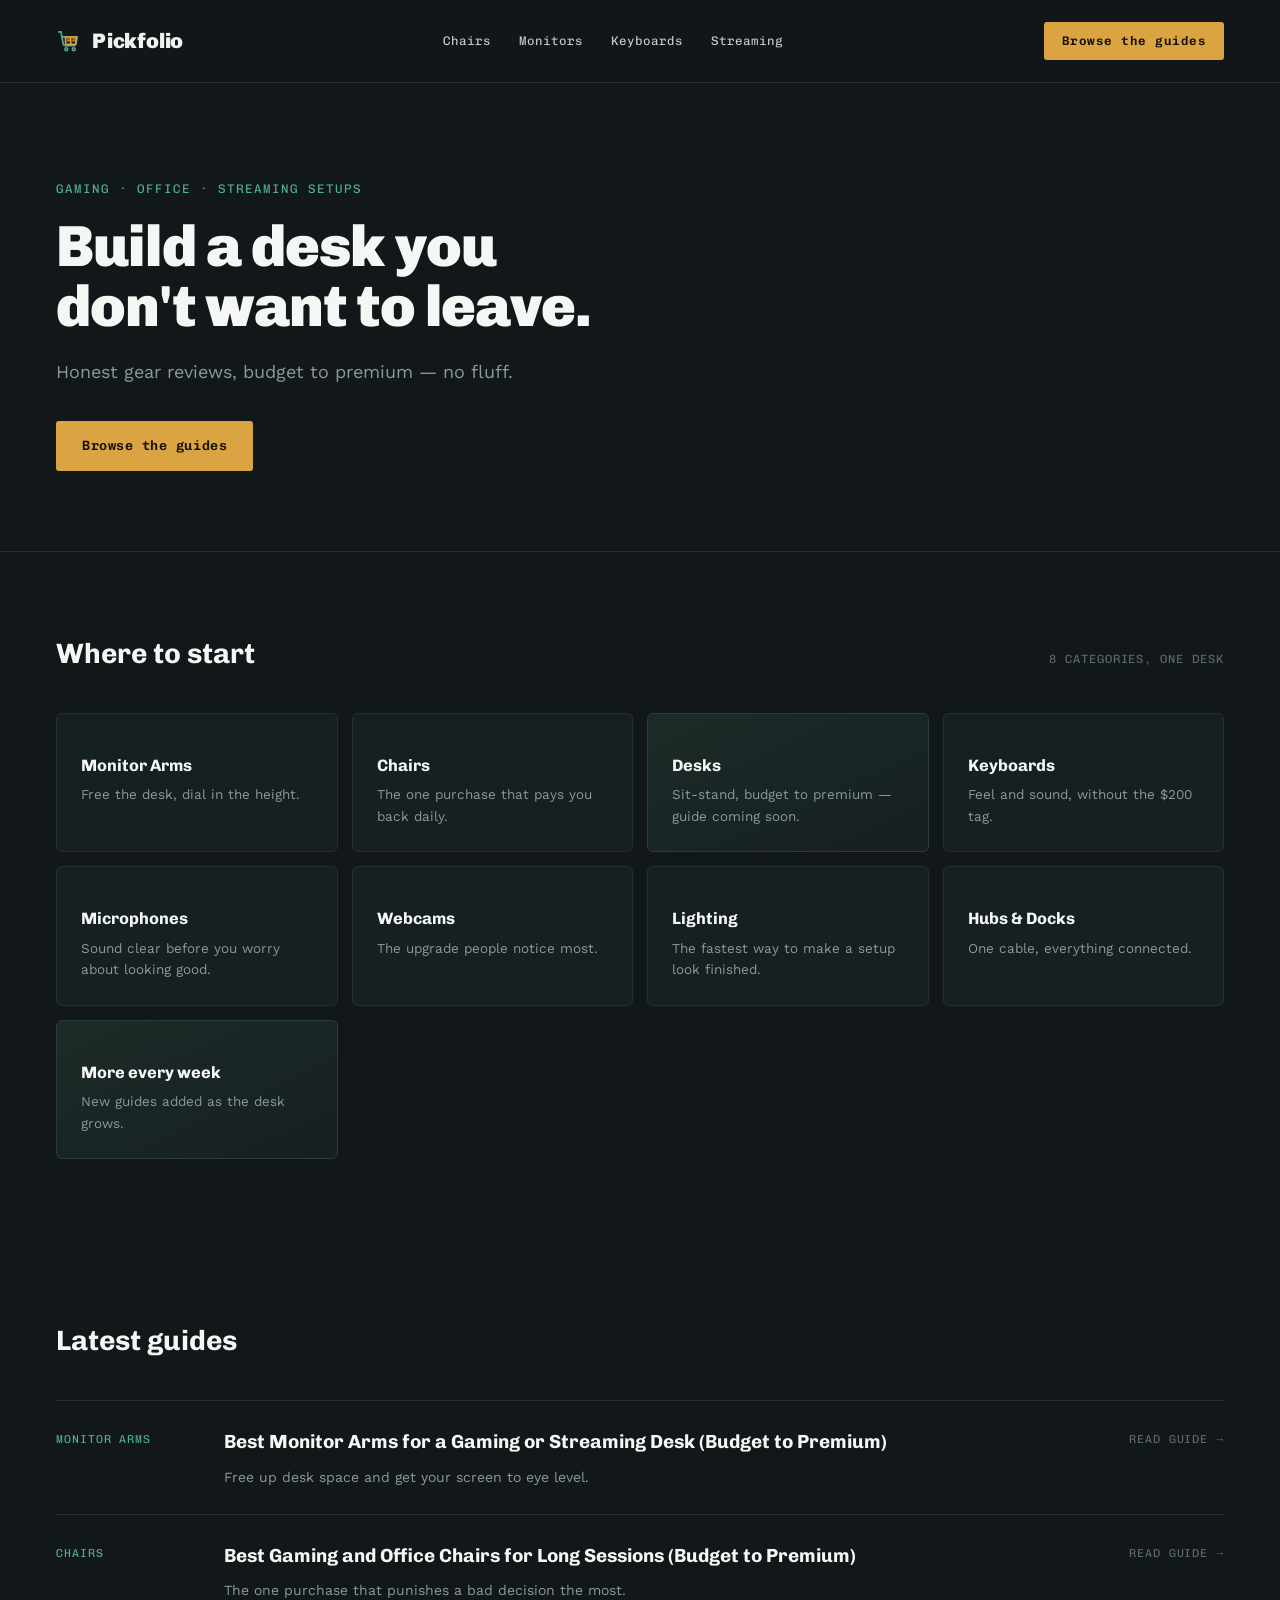
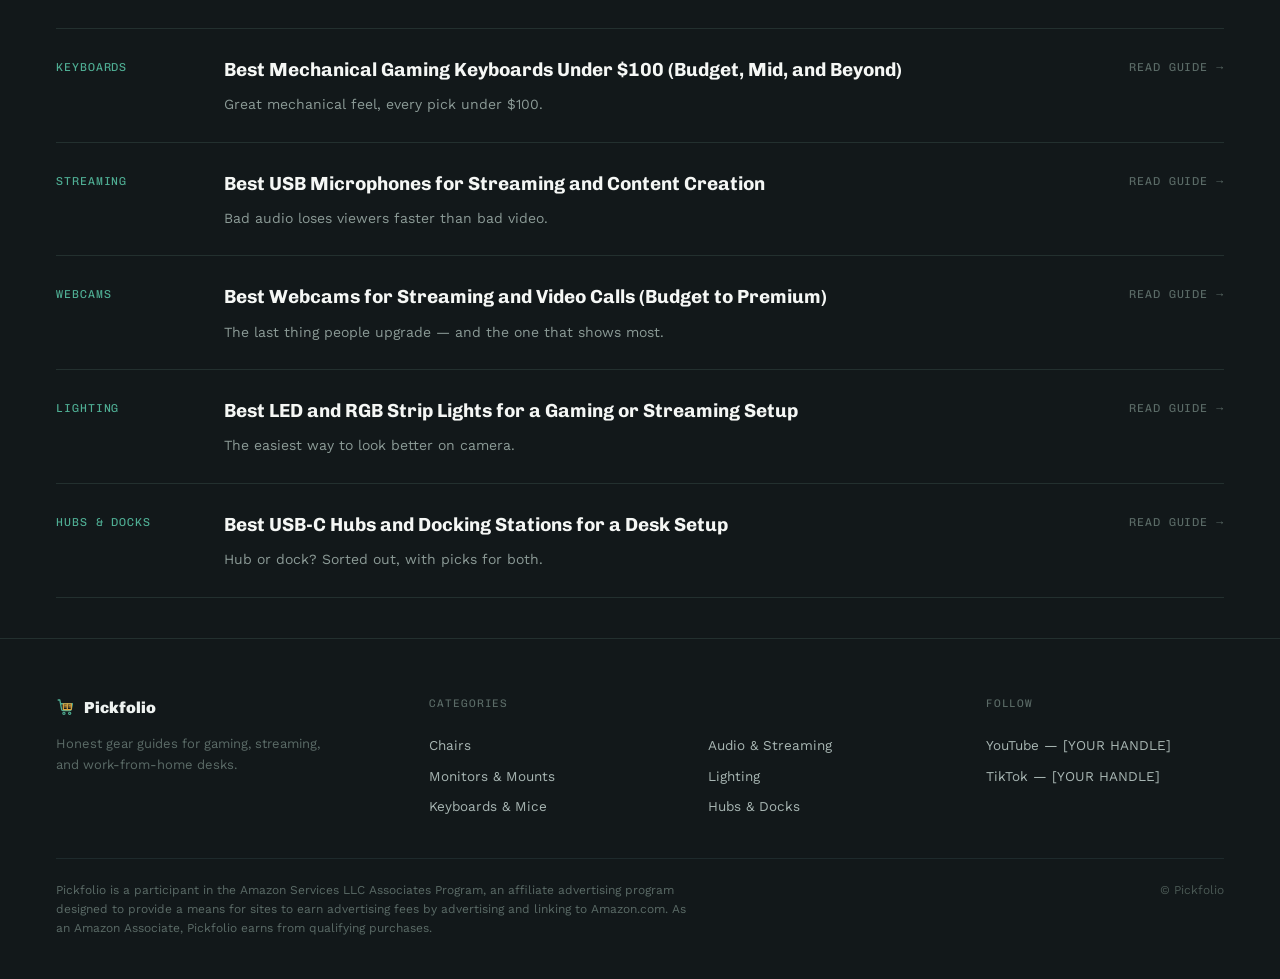
==== index.html @ 3f126d79 "Cut all site copy down to short, scannable sentences Trims the homepage and every guide page — intro" ====
<!doctype html>
<!-- CI/CD test: git push -> Netlify auto-deploy -->
<html lang="en">
<head>
<meta charset="utf-8">
<meta name="viewport" content="width=device-width, initial-scale=1">
<title>Pickfolio — Gaming, Office & Streaming Setup Reviews</title>
<meta name="description" content="Honest, hands-on gear guides for gaming, streaming, and work-from-home desk setups.">
<link rel="stylesheet" href="/styles.css">
</head>
<body>
  <nav class="site-nav">
    <a class="brand" href="/index.html">
      <svg width="26" height="26" viewBox="0 0 24 24" fill="none" stroke-linecap="round" stroke-linejoin="round"><path d="M2.6 3.6h2l2.1 11.3a1.6 1.6 0 0 0 1.6 1.3h8.4a1.6 1.6 0 0 0 1.6-1.3l1.3-6.8H6.2" stroke="var(--accent2)" stroke-width="1.6"/><circle cx="9.5" cy="19.6" r="1.35" fill="var(--bg)" stroke="var(--accent2)" stroke-width="1.4"/><circle cx="16.4" cy="19.6" r="1.35" fill="var(--bg)" stroke="var(--accent2)" stroke-width="1.4"/><path d="M8.8 8.2h9.6v6.2a.7.7 0 0 1-.7.7h-8.2a.7.7 0 0 1-.7-.7z" fill="var(--bg)" stroke="var(--accent)" stroke-width="1.5"/><path d="M13.6 8.2v6.9" stroke="var(--accent)" stroke-width="1.5"/><path d="M10.3 10h2.4M10.3 11.9h2.4M15.4 10h2M15.4 11.9h2" stroke="var(--accent)" stroke-width="1.15"/></svg>
      <span>Pickfolio</span>
    </a>
    <div class="nav-links">
      <a href="/guides/gaming-office-chairs.html">Chairs</a>
      <a href="/guides/monitor-arms.html">Monitors</a>
      <a href="/guides/mechanical-keyboards.html">Keyboards</a>
      <a href="/guides/usb-microphones.html">Streaming</a>
    </div>
    <a class="nav-cta" href="/index.html#guides">Browse the guides</a>
  </nav>
  <section class="hero">
    <div class="hero-inner">
      <div class="label" style="font-size:12.5px; color:var(--accent2); margin-bottom:18px;">Gaming &middot; Office &middot; Streaming Setups</div>
      <h1>Build a desk you don't want to leave.</h1>
      <p>Honest gear reviews, budget to premium — no fluff.</p>
      <div class="hero-ctas">
        <a class="btn-primary" href="#guides">Browse the guides</a>
      </div>
    </div>
  </section>

  <section class="section">
    <div class="section-head">
      <h2>Where to start</h2>
      <span class="label" style="font-size:12px; color:var(--muted-2);">8 categories, one desk</span>
    </div>
    <div class="cat-grid">
      <a class="cat-card" href="/guides/monitor-arms.html"><div class="cat-title">Monitor Arms</div><div class="cat-desc">Free the desk, dial in the height.</div></a>
      <a class="cat-card" href="/guides/gaming-office-chairs.html"><div class="cat-title">Chairs</div><div class="cat-desc">The one purchase that pays you back daily.</div></a>
      <div class="cat-card soon"><div><div class="cat-title">Desks</div><div class="cat-desc">Sit-stand, budget to premium — guide coming soon.</div></div></div>
      <a class="cat-card" href="/guides/mechanical-keyboards.html"><div class="cat-title">Keyboards</div><div class="cat-desc">Feel and sound, without the $200 tag.</div></a>
      <a class="cat-card" href="/guides/usb-microphones.html"><div class="cat-title">Microphones</div><div class="cat-desc">Sound clear before you worry about looking good.</div></a>
      <a class="cat-card" href="/guides/webcams.html"><div class="cat-title">Webcams</div><div class="cat-desc">The upgrade people notice most.</div></a>
      <a class="cat-card" href="/guides/led-rgb-strip-lights.html"><div class="cat-title">Lighting</div><div class="cat-desc">The fastest way to make a setup look finished.</div></a>
      <a class="cat-card" href="/guides/usb-c-hubs-docking-stations.html"><div class="cat-title">Hubs &amp; Docks</div><div class="cat-desc">One cable, everything connected.</div></a>
      <div class="cat-card soon"><div><div class="cat-title">More every week</div><div class="cat-desc">New guides added as the desk grows.</div></div></div>
    </div>
  </section>

  <section class="section" id="guides">
    <div class="section-head">
      <h2>Latest guides</h2>
    </div>
    <div class="guide-list">
      <a class="guide-row" href="/guides/monitor-arms.html">
        <div class="g-cat label">Monitor Arms</div>
        <div class="g-body">
          <div class="g-title">Best Monitor Arms for a Gaming or Streaming Desk (Budget to Premium)</div>
          <div class="g-excerpt">Free up desk space and get your screen to eye level.</div>
        </div>
        <div class="g-arrow label">Read guide &rarr;</div>
      </a>
      <a class="guide-row" href="/guides/gaming-office-chairs.html">
        <div class="g-cat label">Chairs</div>
        <div class="g-body">
          <div class="g-title">Best Gaming and Office Chairs for Long Sessions (Budget to Premium)</div>
          <div class="g-excerpt">The one purchase that punishes a bad decision the most.</div>
        </div>
        <div class="g-arrow label">Read guide &rarr;</div>
      </a>
      <a class="guide-row" href="/guides/mechanical-keyboards.html">
        <div class="g-cat label">Keyboards</div>
        <div class="g-body">
          <div class="g-title">Best Mechanical Gaming Keyboards Under $100 (Budget, Mid, and Beyond)</div>
          <div class="g-excerpt">Great mechanical feel, every pick under $100.</div>
        </div>
        <div class="g-arrow label">Read guide &rarr;</div>
      </a>
      <a class="guide-row" href="/guides/usb-microphones.html">
        <div class="g-cat label">Streaming</div>
        <div class="g-body">
          <div class="g-title">Best USB Microphones for Streaming and Content Creation</div>
          <div class="g-excerpt">Bad audio loses viewers faster than bad video.</div>
        </div>
        <div class="g-arrow label">Read guide &rarr;</div>
      </a>
      <a class="guide-row" href="/guides/webcams.html">
        <div class="g-cat label">Webcams</div>
        <div class="g-body">
          <div class="g-title">Best Webcams for Streaming and Video Calls (Budget to Premium)</div>
          <div class="g-excerpt">The last thing people upgrade — and the one that shows most.</div>
        </div>
        <div class="g-arrow label">Read guide &rarr;</div>
      </a>
      <a class="guide-row" href="/guides/led-rgb-strip-lights.html">
        <div class="g-cat label">Lighting</div>
        <div class="g-body">
          <div class="g-title">Best LED and RGB Strip Lights for a Gaming or Streaming Setup</div>
          <div class="g-excerpt">The easiest way to look better on camera.</div>
        </div>
        <div class="g-arrow label">Read guide &rarr;</div>
      </a>
      <a class="guide-row" href="/guides/usb-c-hubs-docking-stations.html">
        <div class="g-cat label">Hubs & Docks</div>
        <div class="g-body">
          <div class="g-title">Best USB-C Hubs and Docking Stations for a Desk Setup</div>
          <div class="g-excerpt">Hub or dock? Sorted out, with picks for both.</div>
        </div>
        <div class="g-arrow label">Read guide &rarr;</div>
      </a>
    </div>
  </section>

  <footer class="site-footer">
    <div class="footer-grid">
      <div>
        <div class="footer-brand">
          <svg width="20" height="20" viewBox="0 0 24 24" fill="none" stroke-linecap="round" stroke-linejoin="round"><path d="M2.6 3.6h2l2.1 11.3a1.6 1.6 0 0 0 1.6 1.3h8.4a1.6 1.6 0 0 0 1.6-1.3l1.3-6.8H6.2" stroke="var(--accent2)" stroke-width="1.6"/><circle cx="9.5" cy="19.6" r="1.35" fill="var(--bg)" stroke="var(--accent2)" stroke-width="1.4"/><circle cx="16.4" cy="19.6" r="1.35" fill="var(--bg)" stroke="var(--accent2)" stroke-width="1.4"/><path d="M8.8 8.2h9.6v6.2a.7.7 0 0 1-.7.7h-8.2a.7.7 0 0 1-.7-.7z" fill="var(--bg)" stroke="var(--accent)" stroke-width="1.5"/><path d="M13.6 8.2v6.9" stroke="var(--accent)" stroke-width="1.5"/><path d="M10.3 10h2.4M10.3 11.9h2.4M15.4 10h2M15.4 11.9h2" stroke="var(--accent)" stroke-width="1.15"/></svg>
          <span>Pickfolio</span>
        </div>
        <p class="footer-tag">Honest gear guides for gaming, streaming, and work-from-home desks.</p>
      </div>
      <div class="fcol">
        <div class="fcol-head">Categories</div>
        <a href="/guides/gaming-office-chairs.html">Chairs</a>
        <a href="/guides/monitor-arms.html">Monitors &amp; Mounts</a>
        <a href="/guides/mechanical-keyboards.html">Keyboards &amp; Mice</a>
      </div>
      <div class="fcol">
        <div class="fcol-head">&nbsp;</div>
        <a href="/guides/usb-microphones.html">Audio &amp; Streaming</a>
        <a href="/guides/led-rgb-strip-lights.html">Lighting</a>
        <a href="/guides/usb-c-hubs-docking-stations.html">Hubs &amp; Docks</a>
      </div>
      <div class="fcol">
        <div class="fcol-head">Follow</div>
        <a href="#">YouTube — [YOUR HANDLE]</a>
        <a href="#">TikTok — [YOUR HANDLE]</a>
      </div>
    </div>
    <div class="footer-bottom">
      <div class="disclosure">Pickfolio is a participant in the Amazon Services LLC Associates Program, an affiliate advertising program designed to provide a means for sites to earn advertising fees by advertising and linking to Amazon.com. As an Amazon Associate, Pickfolio earns from qualifying purchases.</div>
      <div class="copyright">&copy; Pickfolio</div>
    </div>
  </footer>
</body>
</html>
---- styles.css ----
@import url('https://fonts.googleapis.com/css2?family=Chivo:wght@400;600;700;900&family=Chivo+Mono:wght@400;500;600&family=Work+Sans:wght@400;500;600&display=swap');

:root {
  --bg: #12181a;
  --surface: #161f21;
  --surface-2: #1a2422;
  --line: #23302f;
  --line-soft: #1e2a2c;
  --text: #eef2f0;
  --text-strong: #f5f7f5;
  --muted: #8b9a96;
  --muted-2: #5b6b67;
  --accent: #d9a441;
  --accent-ink: #181008;
  --accent2: #4fae94;
}

* { box-sizing: border-box; }

html { scroll-behavior: smooth; }

body {
  margin: 0;
  background: var(--bg);
  color: var(--text);
  font-family: 'Work Sans', ui-sans-serif, system-ui, sans-serif;
  line-height: 1.6;
}

a { color: inherit; text-decoration: none; }
a:hover { opacity: 0.82; }

h1, h2, h3 { font-family: 'Chivo', ui-sans-serif, sans-serif; margin: 0; }

img { max-width: 100%; }

.label {
  font-family: 'Chivo Mono', ui-monospace, monospace;
  text-transform: uppercase;
  letter-spacing: 0.08em;
}

/* NAV */
.site-nav {
  display: flex;
  align-items: center;
  justify-content: space-between;
  padding: 22px 56px;
  border-bottom: 1px solid var(--line);
  position: sticky;
  top: 0;
  background: rgba(18, 24, 26, 0.92);
  backdrop-filter: blur(6px);
  z-index: 10;
  flex-wrap: wrap;
  gap: 16px;
}
.brand { display: flex; align-items: center; gap: 10px; }
.brand span { font-family: 'Chivo', sans-serif; font-weight: 900; font-size: 21px; letter-spacing: -0.01em; }
.nav-links { display: flex; align-items: center; gap: 28px; flex-wrap: wrap; }
.nav-links a { font-family: 'Chivo Mono', monospace; font-size: 12.5px; color: #c7d1cf; }
.nav-cta {
  padding: 9px 18px;
  border-radius: 3px;
  background: var(--accent);
  color: var(--accent-ink);
  font-family: 'Chivo Mono', monospace;
  font-size: 12.5px;
  font-weight: 600;
  letter-spacing: 0.04em;
  white-space: nowrap;
}

/* HERO */
.hero {
  position: relative;
  padding: 96px 56px 80px;
  overflow: hidden;
  border-bottom: 1px solid var(--line);
  background-image:
    linear-gradient(var(--bg), var(--bg)),
    repeating-linear-gradient(0deg, #1c2729 0 1px, transparent 1px 46px),
    repeating-linear-gradient(90deg, #1c2729 0 1px, transparent 1px 46px);
  background-blend-mode: normal;
  opacity: 1;
}
.hero-inner { position: relative; max-width: 680px; }
.hero h1 { font-size: 58px; font-weight: 900; line-height: 1.03; letter-spacing: -0.015em; color: var(--text-strong); text-wrap: balance; }
.hero p { font-size: 18px; color: var(--muted); max-width: 520px; margin: 22px 0 0; }
.hero-ctas { display: flex; gap: 14px; margin-top: 34px; flex-wrap: wrap; }
.btn-primary, .btn-secondary {
  padding: 14px 26px; border-radius: 3px;
  font-family: 'Chivo Mono', monospace; font-size: 13.5px; font-weight: 600; letter-spacing: 0.04em;
  display: inline-block;
}
.btn-primary { background: var(--accent); color: var(--accent-ink); }
.btn-secondary { border: 1px solid #35443f; color: #dbe4e1; }

/* SECTIONS */
.section { padding: 80px 56px 20px; }
.section-head { display: flex; align-items: baseline; justify-content: space-between; margin-bottom: 36px; flex-wrap: wrap; gap: 10px; }
.section-head h2 { font-size: 28px; font-weight: 700; color: var(--text-strong); }

/* CATEGORY GRID */
.cat-grid { display: grid; grid-template-columns: repeat(4, minmax(0,1fr)); gap: 14px; padding-bottom: 60px; }
@media (max-width: 900px) { .cat-grid { grid-template-columns: repeat(2, minmax(0,1fr)); } }
@media (max-width: 560px) { .cat-grid { grid-template-columns: 1fr; } }
.cat-card { background: var(--surface); border: 1px solid var(--line); border-radius: 6px; padding: 24px; display: block; }
.cat-card .cat-title { font-family: 'Chivo', sans-serif; font-weight: 700; font-size: 16.5px; margin-top: 14px; color: var(--text-strong); }
.cat-card .cat-desc { color: var(--muted); font-size: 13.5px; margin-top: 6px; }
.cat-card.soon { background: linear-gradient(155deg, #1d2b28, #161f21); border-color: #2c3d38; display: flex; flex-direction: column; justify-content: space-between; }

/* GUIDE LIST */
.guide-list { display: flex; flex-direction: column; padding-bottom: 20px; }
.guide-row {
  display: flex; gap: 28px; padding: 26px 0; border-top: 1px solid var(--line); align-items: flex-start;
}
.guide-list .guide-row:last-child { border-bottom: 1px solid var(--line); }
.guide-row .g-cat { font-size: 11.5px; color: var(--accent2); width: 140px; flex-shrink: 0; padding-top: 3px; }
.guide-row .g-body { flex: 1; }
.guide-row .g-title { font-family: 'Chivo', sans-serif; font-weight: 700; font-size: 19px; color: var(--text-strong); }
.guide-row .g-excerpt { color: var(--muted); font-size: 14px; margin-top: 8px; max-width: 640px; }
.guide-row .g-arrow { font-size: 11.5px; color: var(--muted-2); flex-shrink: 0; padding-top: 3px; white-space: nowrap; }
@media (max-width: 700px) { .guide-row { flex-direction: column; gap: 8px; } .guide-row .g-cat { width: auto; } }

/* FOOTER */
.site-footer { border-top: 1px solid var(--line); padding: 56px 56px 40px; }
.footer-grid { display: grid; grid-template-columns: 1.4fr 1fr 1fr 1fr; gap: 40px; padding-bottom: 40px; }
@media (max-width: 800px) { .footer-grid { grid-template-columns: 1fr 1fr; } }
.footer-grid .fcol { display: flex; flex-direction: column; gap: 9px; font-size: 13.5px; color: #a8b6b3; }
.footer-grid .fcol-head { font-size: 11px; color: var(--muted-2); margin-bottom: 14px; font-family: 'Chivo Mono', monospace; text-transform: uppercase; letter-spacing: 0.08em; }
.footer-brand { display: flex; align-items: center; gap: 8px; }
.footer-brand span { font-family: 'Chivo', sans-serif; font-weight: 900; font-size: 16px; }
.footer-tag { color: var(--muted-2); font-size: 13px; margin-top: 14px; max-width: 280px; }
.footer-bottom { border-top: 1px solid var(--line-soft); padding-top: 22px; display: flex; justify-content: space-between; align-items: flex-start; gap: 24px; flex-wrap: wrap; }
.disclosure { color: var(--muted-2); font-size: 12px; max-width: 640px; }
.copyright { color: #4a5854; font-size: 12px; white-space: nowrap; }

/* GUIDE PAGE (article) */
.article-wrap { max-width: 720px; margin: 0 auto; padding: 64px 24px 100px; }
.article-eyebrow { font-size: 12px; color: var(--accent2); margin-bottom: 14px; }
.article-wrap h1 { font-size: 38px; font-weight: 800; line-height: 1.1; color: var(--text-strong); text-wrap: balance; }
.article-wrap h2 { font-size: 22px; font-weight: 700; color: var(--text-strong); margin-top: 44px; margin-bottom: 4px; }
.article-wrap p { font-size: 16.5px; color: #cfd9d6; margin: 16px 0; }
.article-wrap ul, .article-wrap ol { color: #cfd9d6; font-size: 16.5px; padding-left: 22px; }
.article-wrap li { margin: 8px 0; }
.article-wrap strong { color: var(--text-strong); }
.article-wrap hr { border: none; border-top: 1px solid var(--line); margin: 48px 0 20px; }
.article-wrap em { color: var(--muted); }
.affiliate-slot {
  display: block;
  margin: 18px 0 8px;
  padding: 12px 16px;
  border: 1px dashed #3a4a45;
  border-radius: 6px;
  background: var(--surface);
  color: var(--muted-2);
  font-family: 'Chivo Mono', monospace;
  font-size: 12px;
}
.back-link { display: inline-block; margin-bottom: 28px; font-family: 'Chivo Mono', monospace; font-size: 12.5px; color: var(--muted); }

/* PICK PHOTO CARD — product photo as a fading background behind the pick heading */
.pick-card {
  margin: 18px 0 8px;
  border-radius: 10px;
  overflow: hidden;
  border: 1px solid var(--line);
  background: var(--surface-2);
}
.pick-photo {
  position: relative;
  aspect-ratio: 16 / 10;
  background-color: #eef1ef;
  background-size: cover;
  background-position: center;
}
.pick-photo::after {
  content: "";
  position: absolute;
  inset: 0;
  background: linear-gradient(180deg, rgba(18, 24, 26, 0) 32%, rgba(18, 24, 26, 0.6) 62%, var(--surface-2) 97%);
}
.pick-slides { position: absolute; inset: 0; }
.pick-slide {
  position: absolute;
  inset: 0;
  background-size: cover;
  background-position: center;
  opacity: 0;
  transition: opacity 0.6s ease;
}
.pick-slide.is-active { opacity: 1; }
.pick-dots {
  position: absolute;
  left: 0;
  right: 0;
  bottom: 0;
  z-index: 2;
  display: flex;
  justify-content: center;
  gap: 8px;
  padding: 0 0 14px;
}
.pick-dot {
  width: 7px;
  height: 7px;
  padding: 0;
  border-radius: 50%;
  border: 1px solid rgba(255, 255, 255, 0.55);
  background: rgba(255, 255, 255, 0.15);
  cursor: pointer;
}
.pick-dot.is-active { background: var(--accent); border-color: var(--accent); }
.pick-photo-text {
  position: absolute;
  left: 0;
  right: 0;
  bottom: 0;
  z-index: 1;
  padding: 22px 26px 34px;
}
.pick-photo-text .pick-eyebrow {
  font-family: 'Chivo Mono', monospace;
  font-size: 11px;
  letter-spacing: 0.08em;
  text-transform: uppercase;
  color: var(--accent2);
}
.pick-photo-text h2 {
  margin: 6px 0 0;
  font-size: 25px;
}
.pick-photo-text .pick-price {
  margin-left: 8px;
  color: var(--accent);
  font-weight: 400;
  font-size: 17px;
}
.pick-expand {
  position: absolute;
  top: 14px;
  right: 14px;
  z-index: 2;
  width: 34px;
  height: 34px;
  border-radius: 50%;
  display: flex;
  align-items: center;
  justify-content: center;
  background: rgba(18, 24, 26, 0.55);
  border: 1px solid rgba(255, 255, 255, 0.18);
  color: #eef2f0;
  cursor: pointer;
  backdrop-filter: blur(2px);
}
.pick-expand:hover { background: rgba(18, 24, 26, 0.78); }
.pick-body { padding: 18px 26px 24px; }
.pick-body p { margin: 0 0 14px; }
.pick-body .affiliate-slot { margin-bottom: 0; }

/* LIGHTBOX */
.lightbox {
  position: fixed;
  inset: 0;
  display: none;
  align-items: center;
  justify-content: center;
  background: rgba(10, 13, 14, 0.92);
  padding: 40px;
  z-index: 100;
}
.lightbox.is-open { display: flex; }
.lightbox img {
  max-width: min(900px, 100%);
  max-height: 100%;
  border-radius: 8px;
  background: #eef1ef;
}
.lightbox-close {
  position: absolute;
  top: 22px;
  right: 26px;
  background: none;
  border: none;
  color: #eef2f0;
  font-size: 30px;
  line-height: 1;
  cursor: pointer;
}
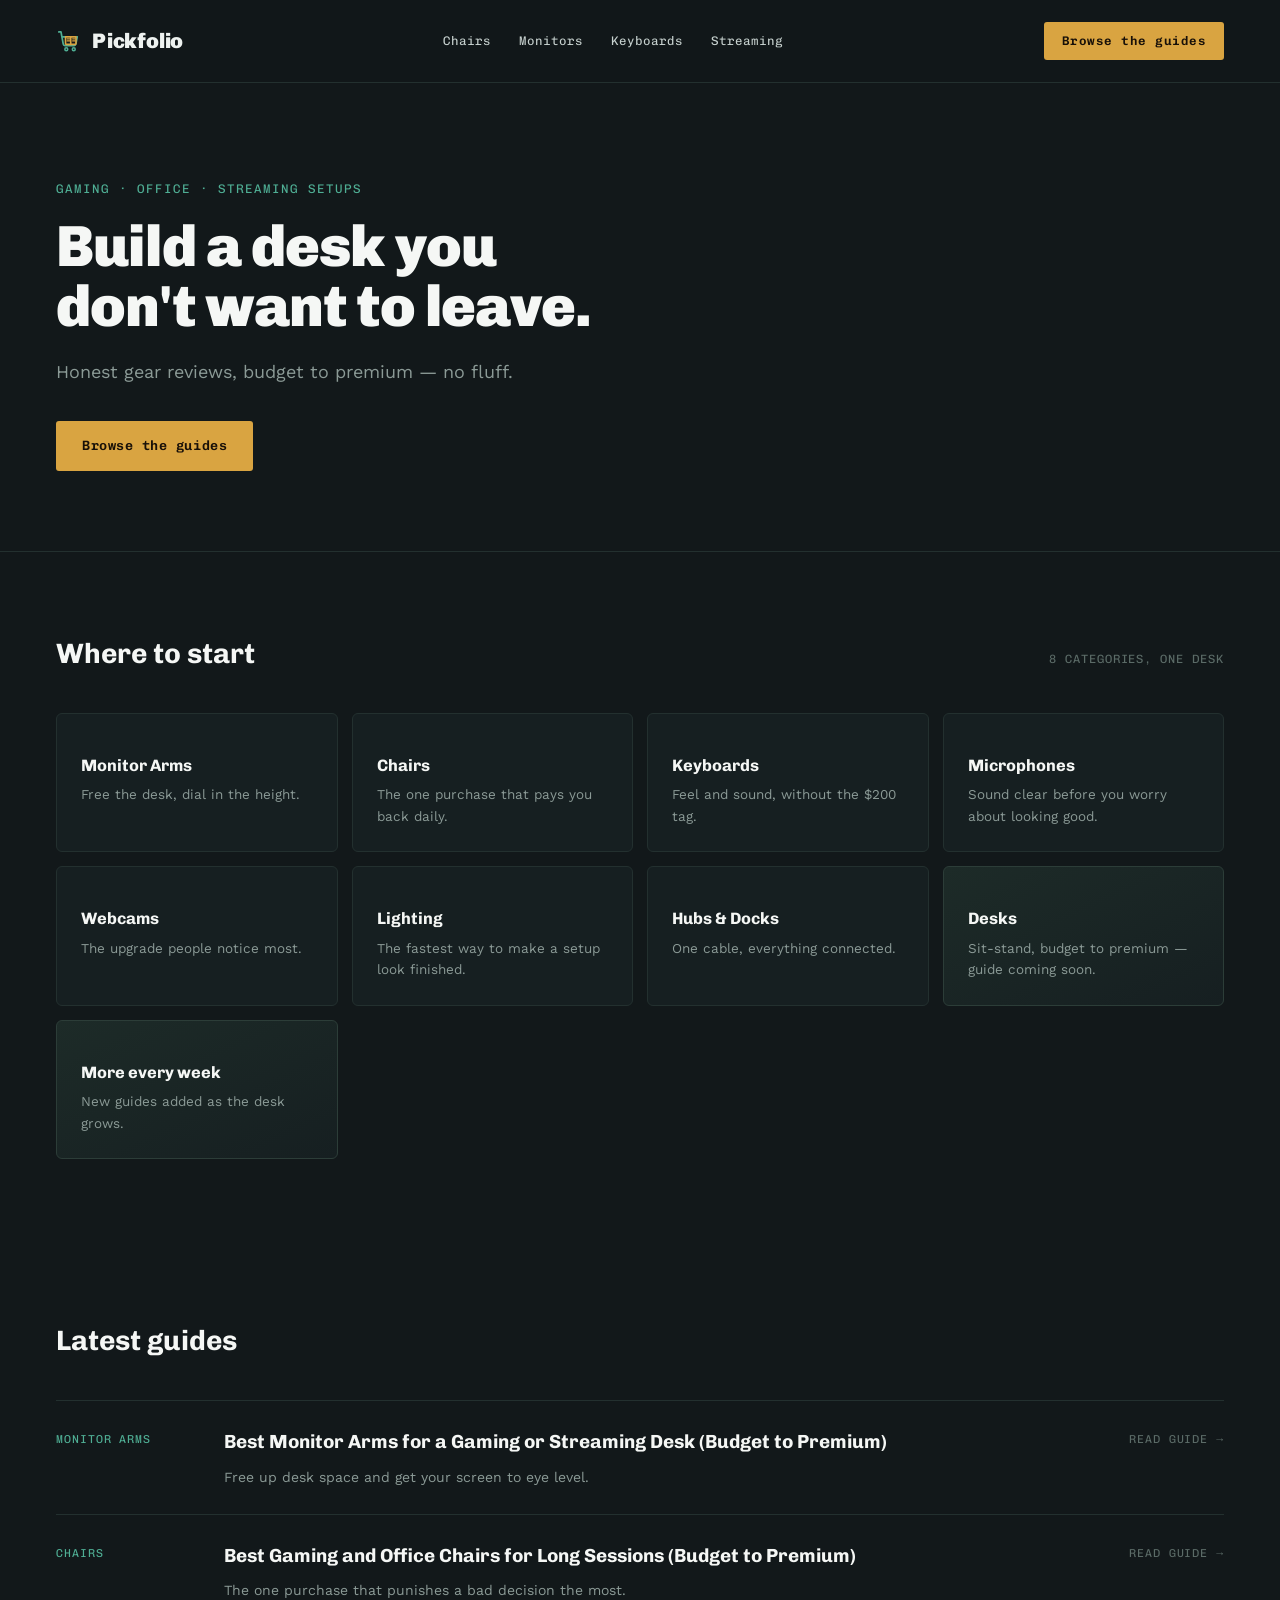
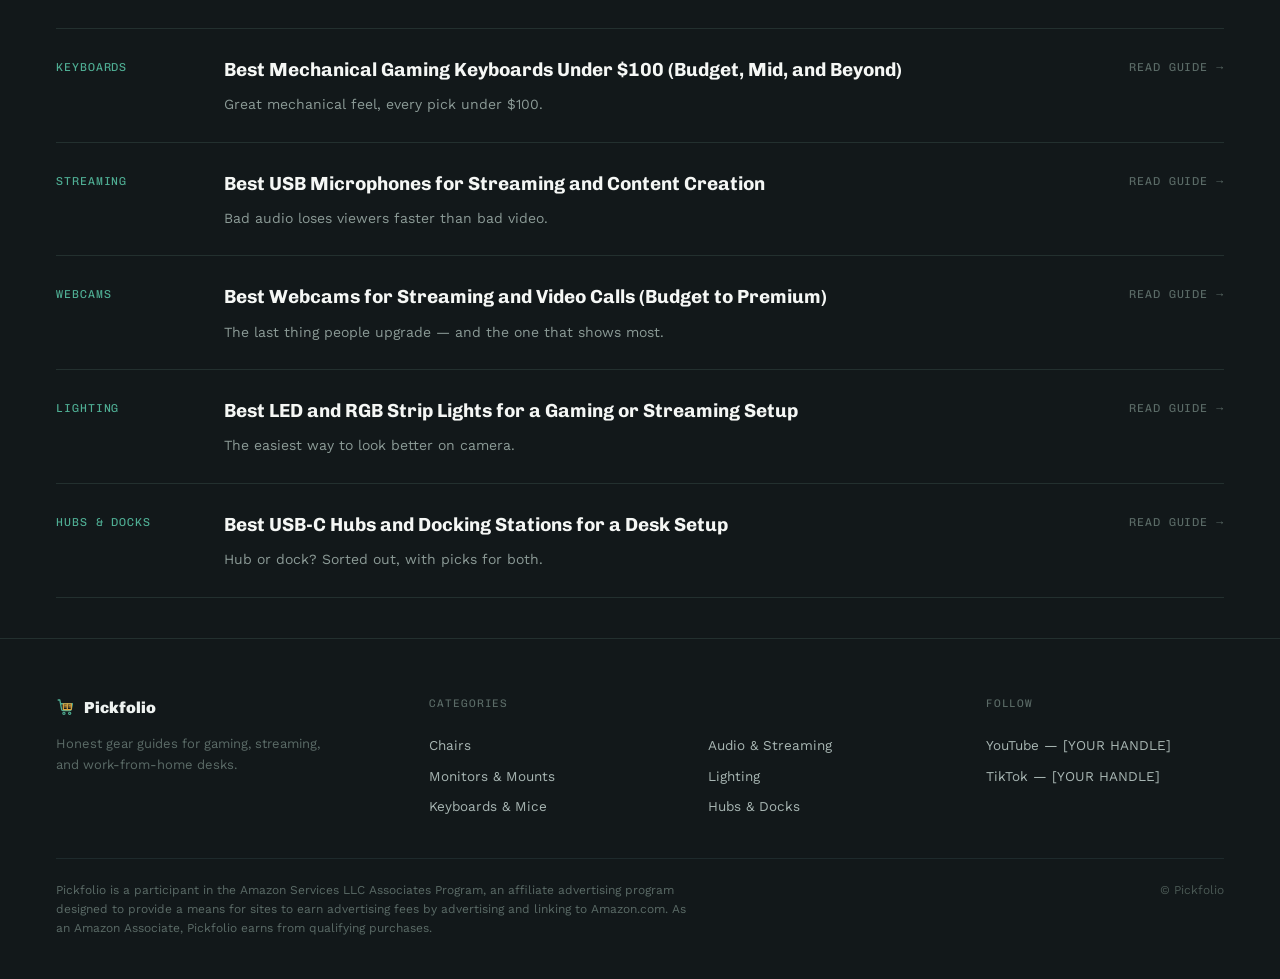
==== commit e63d5d85: "Complete photo sliders for webcams, lighting, hubs; fix chairs auto-advance - Add photo sliders to a" ====
--- a/index.html
+++ b/index.html
@@ -41,12 +41,12 @@
     <div class="cat-grid">
       <a class="cat-card" href="/guides/monitor-arms.html"><div class="cat-title">Monitor Arms</div><div class="cat-desc">Free the desk, dial in the height.</div></a>
       <a class="cat-card" href="/guides/gaming-office-chairs.html"><div class="cat-title">Chairs</div><div class="cat-desc">The one purchase that pays you back daily.</div></a>
-      <div class="cat-card soon"><div><div class="cat-title">Desks</div><div class="cat-desc">Sit-stand, budget to premium — guide coming soon.</div></div></div>
       <a class="cat-card" href="/guides/mechanical-keyboards.html"><div class="cat-title">Keyboards</div><div class="cat-desc">Feel and sound, without the $200 tag.</div></a>
       <a class="cat-card" href="/guides/usb-microphones.html"><div class="cat-title">Microphones</div><div class="cat-desc">Sound clear before you worry about looking good.</div></a>
       <a class="cat-card" href="/guides/webcams.html"><div class="cat-title">Webcams</div><div class="cat-desc">The upgrade people notice most.</div></a>
       <a class="cat-card" href="/guides/led-rgb-strip-lights.html"><div class="cat-title">Lighting</div><div class="cat-desc">The fastest way to make a setup look finished.</div></a>
       <a class="cat-card" href="/guides/usb-c-hubs-docking-stations.html"><div class="cat-title">Hubs &amp; Docks</div><div class="cat-desc">One cable, everything connected.</div></a>
+      <div class="cat-card soon"><div><div class="cat-title">Desks</div><div class="cat-desc">Sit-stand, budget to premium — guide coming soon.</div></div></div>
       <div class="cat-card soon"><div><div class="cat-title">More every week</div><div class="cat-desc">New guides added as the desk grows.</div></div></div>
     </div>
   </section>
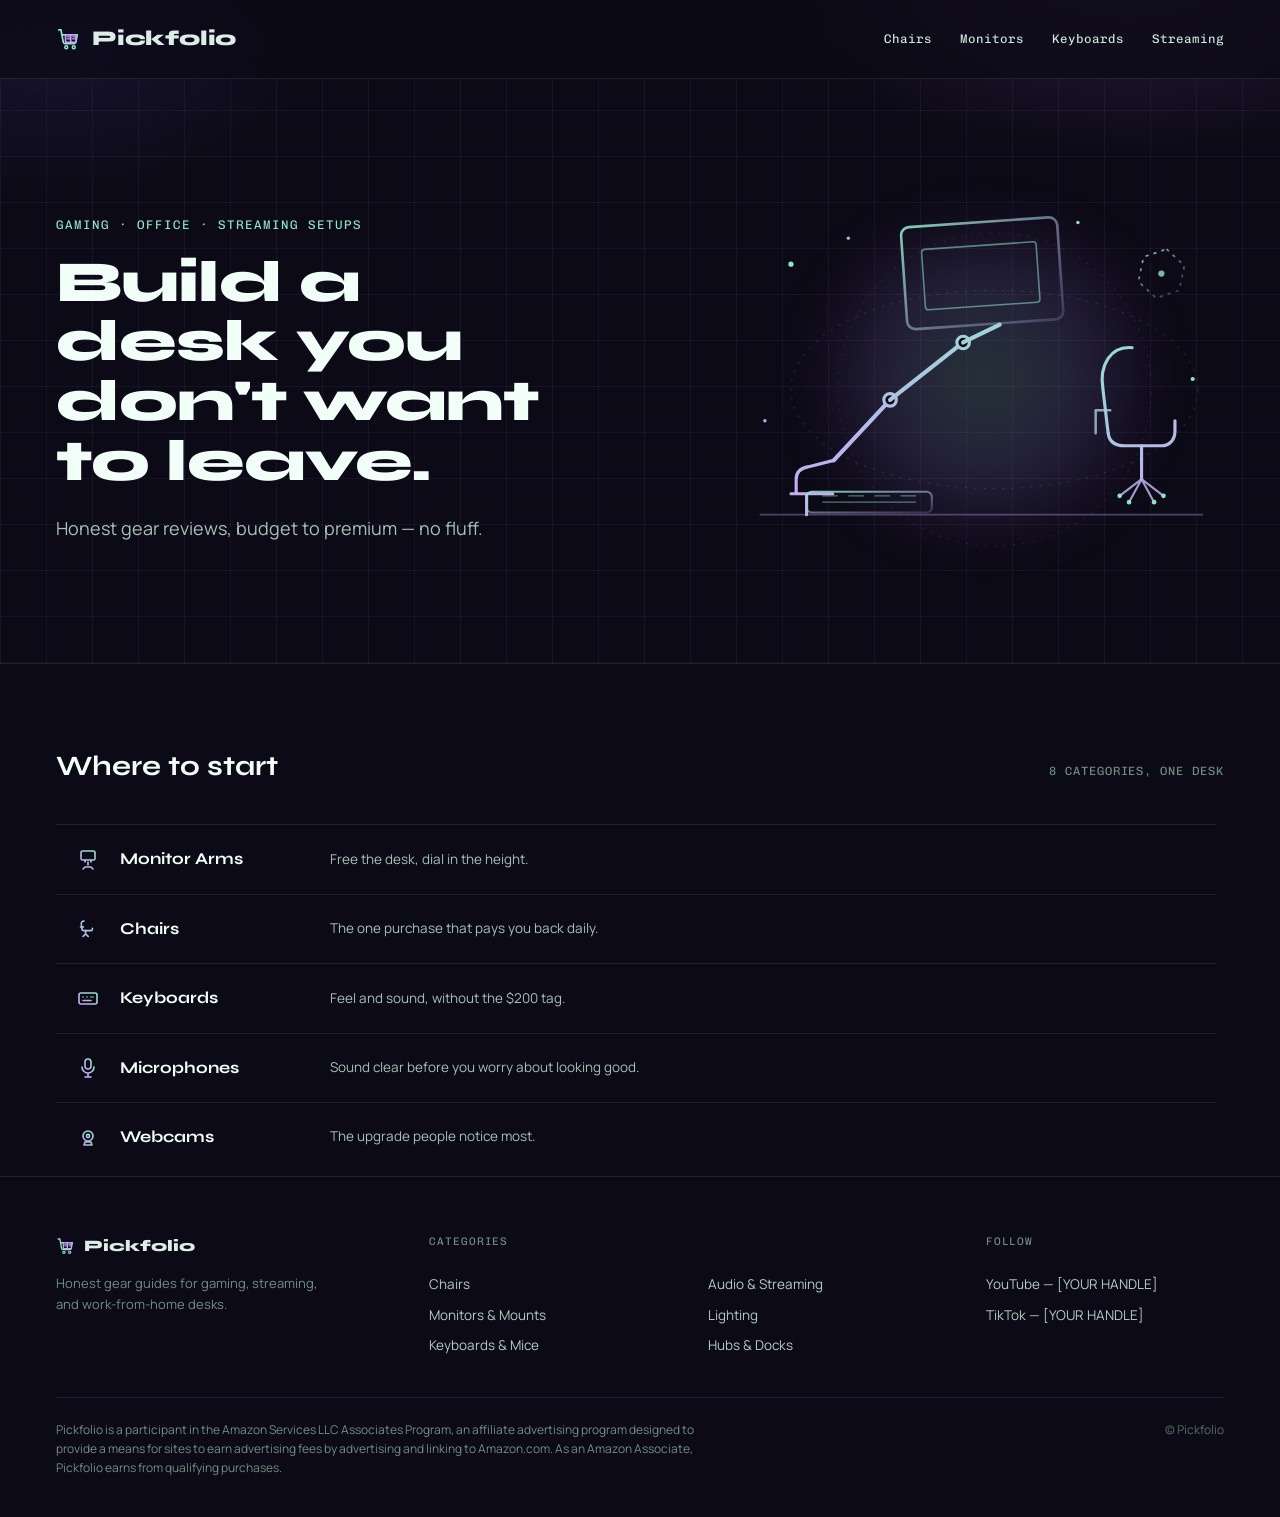
==== commit f4fe8045: "Rebrand to purple/black glass theme, redesign homepage nav - Full visual rebrand: dark purple/black " ====
--- a/index.html
+++ b/index.html
@@ -20,100 +20,133 @@
       <a href="/guides/mechanical-keyboards.html">Keyboards</a>
       <a href="/guides/usb-microphones.html">Streaming</a>
     </div>
-    <a class="nav-cta" href="/index.html#guides">Browse the guides</a>
   </nav>
   <section class="hero">
-    <div class="hero-inner">
-      <div class="label" style="font-size:12.5px; color:var(--accent2); margin-bottom:18px;">Gaming &middot; Office &middot; Streaming Setups</div>
-      <h1>Build a desk you don't want to leave.</h1>
-      <p>Honest gear reviews, budget to premium — no fluff.</p>
-      <div class="hero-ctas">
-        <a class="btn-primary" href="#guides">Browse the guides</a>
+    <div class="hero-row">
+      <div class="hero-inner">
+        <div class="label" style="font-size:12.5px; color:var(--accent2); margin-bottom:18px;">Gaming &middot; Office &middot; Streaming Setups</div>
+        <h1>Build a desk you don't want to leave.</h1>
+        <p>Honest gear reviews, budget to premium — no fluff.</p>
       </div>
-    </div>
-  </section>
+      <div class="hero-rig">
+        <div class="hero-rig-glow"></div>
+        <svg viewBox="0 0 460 360" fill="none">
+          <defs>
+            <linearGradient id="rigStroke1" x1="20" y1="320" x2="300" y2="40" gradientUnits="userSpaceOnUse">
+              <stop offset="0" stop-color="#c9a6f7"/>
+              <stop offset="1" stop-color="#8ee6c8"/>
+            </linearGradient>
+            <linearGradient id="rigStroke2" x1="0" y1="0" x2="1" y2="1">
+              <stop offset="0" stop-color="#8ee6c8" stop-opacity=".9"/>
+              <stop offset="1" stop-color="#c9a6f7" stop-opacity=".2"/>
+            </linearGradient>
+            <linearGradient id="rigStroke3" x1="300" y1="140" x2="410" y2="320" gradientUnits="userSpaceOnUse">
+              <stop offset="0" stop-color="#8ee6c8"/>
+              <stop offset="1" stop-color="#c9a6f7"/>
+            </linearGradient>
+          </defs>
 
-  <section class="section">
-    <div class="section-head">
-      <h2>Where to start</h2>
-      <span class="label" style="font-size:12px; color:var(--muted-2);">8 categories, one desk</span>
-    </div>
-    <div class="cat-grid">
-      <a class="cat-card" href="/guides/monitor-arms.html"><div class="cat-title">Monitor Arms</div><div class="cat-desc">Free the desk, dial in the height.</div></a>
-      <a class="cat-card" href="/guides/gaming-office-chairs.html"><div class="cat-title">Chairs</div><div class="cat-desc">The one purchase that pays you back daily.</div></a>
-      <a class="cat-card" href="/guides/mechanical-keyboards.html"><div class="cat-title">Keyboards</div><div class="cat-desc">Feel and sound, without the $200 tag.</div></a>
-      <a class="cat-card" href="/guides/usb-microphones.html"><div class="cat-title">Microphones</div><div class="cat-desc">Sound clear before you worry about looking good.</div></a>
-      <a class="cat-card" href="/guides/webcams.html"><div class="cat-title">Webcams</div><div class="cat-desc">The upgrade people notice most.</div></a>
-      <a class="cat-card" href="/guides/led-rgb-strip-lights.html"><div class="cat-title">Lighting</div><div class="cat-desc">The fastest way to make a setup look finished.</div></a>
-      <a class="cat-card" href="/guides/usb-c-hubs-docking-stations.html"><div class="cat-title">Hubs &amp; Docks</div><div class="cat-desc">One cable, everything connected.</div></a>
-      <div class="cat-card soon"><div><div class="cat-title">Desks</div><div class="cat-desc">Sit-stand, budget to premium — guide coming soon.</div></div></div>
-      <div class="cat-card soon"><div><div class="cat-title">More every week</div><div class="cat-desc">New guides added as the desk grows.</div></div></div>
+          <ellipse cx="240" cy="190" rx="195" ry="95" stroke="#8ee6c8" stroke-opacity=".16" stroke-width="1" stroke-dasharray="2 7"/>
+          <ellipse cx="240" cy="190" rx="150" ry="150" stroke="#c9a6f7" stroke-opacity=".12" stroke-width="1" stroke-dasharray="2 7" transform="rotate(24 240 190)"/>
+
+          <path d="M400 55 L420 67 L420 91 L400 103 L380 91 L380 67 Z"
+                stroke="url(#rigStroke2)" stroke-width="1.6" stroke-dasharray="3 5" transform="rotate(12 400 79)"/>
+          <circle cx="400" cy="79" r="3" fill="#8ee6c8" fill-opacity=".8"/>
+
+          <path d="M15 310 H440" stroke="#c9a6f7" stroke-opacity=".35" stroke-width="1.5"/>
+
+          <path d="M60 310 V290 M45 290 H85 M50 290 V276 Q50 266 62 264 L86 258" stroke="url(#rigStroke1)" stroke-width="3" stroke-linecap="round"/>
+
+          <path d="M86 258 L140 200" stroke="url(#rigStroke1)" stroke-width="4" stroke-linecap="round"/>
+          <circle cx="140" cy="200" r="6" fill="#0d0a17" stroke="url(#rigStroke1)" stroke-width="3"/>
+
+          <path d="M140 200 L210 145" stroke="url(#rigStroke1)" stroke-width="4" stroke-linecap="round"/>
+          <circle cx="210" cy="145" r="6" fill="#0d0a17" stroke="url(#rigStroke1)" stroke-width="3"/>
+
+          <path d="M210 145 L245 128" stroke="url(#rigStroke1)" stroke-width="4" stroke-linecap="round"/>
+          <rect x="150" y="35" width="150" height="98" rx="8" stroke="url(#rigStroke2)" stroke-width="2.5" transform="rotate(-4 150 35)"/>
+          <rect x="170" y="56" width="110" height="58" rx="3" stroke="#8ee6c8" stroke-opacity=".55" stroke-width="1.5" transform="rotate(-4 170 56)"/>
+
+          <rect x="60" y="288" width="120" height="20" rx="5" stroke="url(#rigStroke2)" stroke-width="2"/>
+          <path d="M75 298 H165 M75 292 H90 M100 292 H115 M125 292 H140 M150 292 H165" stroke="#8ee6c8" stroke-opacity=".5" stroke-width="1.2"/>
+
+          <path d="M372 150 C352 148 340 166 344 190 L349 232"
+                stroke="url(#rigStroke3)" stroke-width="3" stroke-linecap="round"/>
+          <path d="M349 232 C350 240 356 244 365 244 L400 244 C408 244 413 238 413 230 L413 220"
+                stroke="url(#rigStroke3)" stroke-width="3" stroke-linecap="round"/>
+          <path d="M337 210 V232 M337 210 H351" stroke="url(#rigStroke3)" stroke-width="2.4" stroke-linecap="round" stroke-opacity=".8"/>
+          <path d="M381 244 V276" stroke="url(#rigStroke3)" stroke-width="3" stroke-linecap="round"/>
+          <path d="M381 276 L360 292 M381 276 L402 292 M381 276 L369 298 M381 276 L393 298"
+                stroke="url(#rigStroke3)" stroke-width="2" stroke-linecap="round" stroke-opacity=".85"/>
+          <circle cx="360" cy="292" r="2.2" fill="#8ee6c8"/>
+          <circle cx="402" cy="292" r="2.2" fill="#8ee6c8"/>
+          <circle cx="369" cy="298" r="2.2" fill="#8ee6c8"/>
+          <circle cx="393" cy="298" r="2.2" fill="#8ee6c8"/>
+
+          <circle cx="45" cy="70" r="2.5" fill="#8ee6c8"/>
+          <circle cx="100" cy="45" r="1.6" fill="#c9a6f7"/>
+          <circle cx="430" cy="180" r="2" fill="#8ee6c8"/>
+          <circle cx="20" cy="220" r="1.6" fill="#c9a6f7"/>
+          <circle cx="320" cy="30" r="1.6" fill="#8ee6c8"/>
+        </svg>
+      </div>
     </div>
   </section>
 
   <section class="section" id="guides">
     <div class="section-head">
-      <h2>Latest guides</h2>
+      <h2>Where to start</h2>
+      <span class="label" style="font-size:12px; color:var(--muted-2);">8 categories, one desk</span>
     </div>
-    <div class="guide-list">
-      <a class="guide-row" href="/guides/monitor-arms.html">
-        <div class="g-cat label">Monitor Arms</div>
-        <div class="g-body">
-          <div class="g-title">Best Monitor Arms for a Gaming or Streaming Desk (Budget to Premium)</div>
-          <div class="g-excerpt">Free up desk space and get your screen to eye level.</div>
-        </div>
-        <div class="g-arrow label">Read guide &rarr;</div>
+    <svg width="0" height="0" style="position:absolute">
+      <defs>
+        <linearGradient id="catIcon" x1="0" y1="1" x2="1" y2="0">
+          <stop offset="0" stop-color="var(--accent)"/>
+          <stop offset="1" stop-color="var(--accent2)"/>
+        </linearGradient>
+      </defs>
+    </svg>
+    <div class="cat-list">
+      <a class="cat-row" href="/guides/monitor-arms.html">
+        <svg class="cat-icon" viewBox="0 0 24 24" fill="none" stroke="url(#catIcon)" stroke-width="1.6" stroke-linecap="round" stroke-linejoin="round"><rect x="5" y="3" width="14" height="9" rx="1.5"/><path d="M9 12v2M15 12v2M7 21l2-2h6l2 2M12 14v3"/></svg>
+        <div class="cat-title">Monitor Arms</div><div class="cat-desc">Free the desk, dial in the height.</div>
       </a>
-      <a class="guide-row" href="/guides/gaming-office-chairs.html">
-        <div class="g-cat label">Chairs</div>
-        <div class="g-body">
-          <div class="g-title">Best Gaming and Office Chairs for Long Sessions (Budget to Premium)</div>
-          <div class="g-excerpt">The one purchase that punishes a bad decision the most.</div>
-        </div>
-        <div class="g-arrow label">Read guide &rarr;</div>
+      <a class="cat-row" href="/guides/gaming-office-chairs.html">
+        <svg class="cat-icon" viewBox="0 0 24 24" fill="none" stroke="url(#catIcon)" stroke-width="1.6" stroke-linecap="round" stroke-linejoin="round"><path d="M8 4c-2 0-3 1.5-2.7 3.5L6 12"/><path d="M6 12c0 1 .8 1.6 1.8 1.6h7c1 0 1.6-.6 1.6-1.4v-1"/><path d="M9.6 13.6V17M9.6 17l-2.6 2.4M9.6 17l2.6 2.4M4.5 10h3"/></svg>
+        <div class="cat-title">Chairs</div><div class="cat-desc">The one purchase that pays you back daily.</div>
       </a>
-      <a class="guide-row" href="/guides/mechanical-keyboards.html">
-        <div class="g-cat label">Keyboards</div>
-        <div class="g-body">
-          <div class="g-title">Best Mechanical Gaming Keyboards Under $100 (Budget, Mid, and Beyond)</div>
-          <div class="g-excerpt">Great mechanical feel, every pick under $100.</div>
-        </div>
-        <div class="g-arrow label">Read guide &rarr;</div>
+      <a class="cat-row" href="/guides/mechanical-keyboards.html">
+        <svg class="cat-icon" viewBox="0 0 24 24" fill="none" stroke="url(#catIcon)" stroke-width="1.6" stroke-linecap="round" stroke-linejoin="round"><rect x="3" y="7" width="18" height="11" rx="2"/><path d="M7 11h.01M11 11h.01M15 11h.01M17 11h.01M7 14.5h8"/></svg>
+        <div class="cat-title">Keyboards</div><div class="cat-desc">Feel and sound, without the $200 tag.</div>
       </a>
-      <a class="guide-row" href="/guides/usb-microphones.html">
-        <div class="g-cat label">Streaming</div>
-        <div class="g-body">
-          <div class="g-title">Best USB Microphones for Streaming and Content Creation</div>
-          <div class="g-excerpt">Bad audio loses viewers faster than bad video.</div>
-        </div>
-        <div class="g-arrow label">Read guide &rarr;</div>
+      <a class="cat-row" href="/guides/usb-microphones.html">
+        <svg class="cat-icon" viewBox="0 0 24 24" fill="none" stroke="url(#catIcon)" stroke-width="1.6" stroke-linecap="round" stroke-linejoin="round"><rect x="9" y="3" width="6" height="10" rx="3"/><path d="M6 11a6 6 0 0 0 12 0M12 17v4M9 21h6"/></svg>
+        <div class="cat-title">Microphones</div><div class="cat-desc">Sound clear before you worry about looking good.</div>
       </a>
-      <a class="guide-row" href="/guides/webcams.html">
-        <div class="g-cat label">Webcams</div>
-        <div class="g-body">
-          <div class="g-title">Best Webcams for Streaming and Video Calls (Budget to Premium)</div>
-          <div class="g-excerpt">The last thing people upgrade — and the one that shows most.</div>
-        </div>
-        <div class="g-arrow label">Read guide &rarr;</div>
+      <a class="cat-row" href="/guides/webcams.html">
+        <svg class="cat-icon" viewBox="0 0 24 24" fill="none" stroke="url(#catIcon)" stroke-width="1.6" stroke-linecap="round" stroke-linejoin="round"><circle cx="12" cy="11" r="5"/><circle cx="12" cy="11" r="1.6"/><path d="M8 20h8l-1-3H9z"/></svg>
+        <div class="cat-title">Webcams</div><div class="cat-desc">The upgrade people notice most.</div>
       </a>
-      <a class="guide-row" href="/guides/led-rgb-strip-lights.html">
-        <div class="g-cat label">Lighting</div>
-        <div class="g-body">
-          <div class="g-title">Best LED and RGB Strip Lights for a Gaming or Streaming Setup</div>
-          <div class="g-excerpt">The easiest way to look better on camera.</div>
-        </div>
-        <div class="g-arrow label">Read guide &rarr;</div>
+      <a class="cat-row" href="/guides/led-rgb-strip-lights.html">
+        <svg class="cat-icon" viewBox="0 0 24 24" fill="none" stroke="url(#catIcon)" stroke-width="1.6" stroke-linecap="round" stroke-linejoin="round"><path d="M4 8c2 3 4-3 6 0s4-3 6 0s4-3 4 0"/><path d="M4 14c2 3 4-3 6 0s4-3 6 0s4-3 4 0"/></svg>
+        <div class="cat-title">Lighting</div><div class="cat-desc">The fastest way to make a setup look finished.</div>
       </a>
-      <a class="guide-row" href="/guides/usb-c-hubs-docking-stations.html">
-        <div class="g-cat label">Hubs & Docks</div>
-        <div class="g-body">
-          <div class="g-title">Best USB-C Hubs and Docking Stations for a Desk Setup</div>
-          <div class="g-excerpt">Hub or dock? Sorted out, with picks for both.</div>
-        </div>
-        <div class="g-arrow label">Read guide &rarr;</div>
+      <a class="cat-row" href="/guides/usb-c-hubs-docking-stations.html">
+        <svg class="cat-icon" viewBox="0 0 24 24" fill="none" stroke="url(#catIcon)" stroke-width="1.6" stroke-linecap="round" stroke-linejoin="round"><rect x="4" y="9" width="16" height="7" rx="2"/><circle cx="8" cy="12.5" r="1"/><circle cx="12" cy="12.5" r="1"/><circle cx="16" cy="12.5" r="1"/><path d="M12 9V6M9 6h6"/></svg>
+        <div class="cat-title">Hubs &amp; Docks</div><div class="cat-desc">One cable, everything connected.</div>
       </a>
+      <div class="cat-row soon">
+        <svg class="cat-icon" viewBox="0 0 24 24" fill="none" stroke="url(#catIcon)" stroke-width="1.6" stroke-linecap="round" stroke-linejoin="round"><path d="M3 15h18M6 15V9a2 2 0 0 1 2-2h8a2 2 0 0 1 2 2v6M6 15v3M18 15v3"/></svg>
+        <div class="cat-title">Desks</div><div class="cat-desc">Sit-stand, budget to premium.</div>
+        <span class="cat-soon-badge">Soon</span>
+      </div>
+      <div class="cat-row soon">
+        <svg class="cat-icon" viewBox="0 0 24 24" fill="none" stroke="url(#catIcon)" stroke-width="1.6" stroke-linecap="round" stroke-linejoin="round"><circle cx="12" cy="12" r="8"/><path d="M12 8v8M8 12h8"/></svg>
+        <div class="cat-title">More every week</div><div class="cat-desc">New guides added as the desk grows.</div>
+      </div>
     </div>
   </section>
+
 
   <footer class="site-footer">
     <div class="footer-grid">
--- a/styles.css
+++ b/styles.css
@@ -1,18 +1,20 @@
-@import url('https://fonts.googleapis.com/css2?family=Chivo:wght@400;600;700;900&family=Chivo+Mono:wght@400;500;600&family=Work+Sans:wght@400;500;600&display=swap');
+@import url('https://fonts.googleapis.com/css2?family=Syne:wght@600;700;800&family=Manrope:wght@400;500;600;700&family=Chivo+Mono:wght@400;500;600&display=swap');
 
 :root {
-  --bg: #12181a;
-  --surface: #161f21;
-  --surface-2: #1a2422;
-  --line: #23302f;
-  --line-soft: #1e2a2c;
-  --text: #eef2f0;
-  --text-strong: #f5f7f5;
-  --muted: #8b9a96;
-  --muted-2: #5b6b67;
-  --accent: #d9a441;
-  --accent-ink: #181008;
-  --accent2: #4fae94;
+  --bg: #0d0a17;
+  --surface: #171325;
+  --surface-2: #1c1730;
+  --line: #2a2340;
+  --line-soft: #221c34;
+  --text: #dcece6;
+  --text-strong: #f2fff9;
+  --muted: #a5c2b6;
+  --muted-2: #6f8f83;
+  --accent: #c9a6f7;
+  --accent-ink: #1a0f2e;
+  --accent2: #8ee6c8;
+  --glass: rgba(255, 255, 255, 0.045);
+  --glass-line: rgba(255, 255, 255, 0.09);
 }
 
 * { box-sizing: border-box; }
@@ -21,16 +23,20 @@
 
 body {
   margin: 0;
-  background: var(--bg);
+  background:
+    radial-gradient(46% 34% at 88% -4%, rgba(168, 133, 247, 0.16), transparent 62%),
+    radial-gradient(34% 26% at 4% 6%, rgba(99, 102, 241, 0.10), transparent 60%),
+    var(--bg);
+  background-attachment: fixed;
   color: var(--text);
-  font-family: 'Work Sans', ui-sans-serif, system-ui, sans-serif;
+  font-family: 'Manrope', ui-sans-serif, system-ui, sans-serif;
   line-height: 1.6;
 }
 
 a { color: inherit; text-decoration: none; }
 a:hover { opacity: 0.82; }
 
-h1, h2, h3 { font-family: 'Chivo', ui-sans-serif, sans-serif; margin: 0; }
+h1, h2, h3 { font-family: 'Syne', ui-sans-serif, sans-serif; margin: 0; }
 
 img { max-width: 100%; }
 
@@ -46,103 +52,129 @@
   align-items: center;
   justify-content: space-between;
   padding: 22px 56px;
-  border-bottom: 1px solid var(--line);
+  border-bottom: 1px solid var(--glass-line);
   position: sticky;
   top: 0;
-  background: rgba(18, 24, 26, 0.92);
-  backdrop-filter: blur(6px);
+  background: rgba(13, 10, 23, 0.75);
+  backdrop-filter: blur(14px);
+  -webkit-backdrop-filter: blur(14px);
   z-index: 10;
   flex-wrap: wrap;
   gap: 16px;
 }
 .brand { display: flex; align-items: center; gap: 10px; }
-.brand span { font-family: 'Chivo', sans-serif; font-weight: 900; font-size: 21px; letter-spacing: -0.01em; }
+.brand span { font-family: 'Syne', sans-serif; font-weight: 900; font-size: 21px; letter-spacing: -0.01em; }
 .nav-links { display: flex; align-items: center; gap: 28px; flex-wrap: wrap; }
-.nav-links a { font-family: 'Chivo Mono', monospace; font-size: 12.5px; color: #c7d1cf; }
-.nav-cta {
-  padding: 9px 18px;
-  border-radius: 3px;
-  background: var(--accent);
-  color: var(--accent-ink);
-  font-family: 'Chivo Mono', monospace;
-  font-size: 12.5px;
-  font-weight: 600;
-  letter-spacing: 0.04em;
-  white-space: nowrap;
-}
-
+.nav-links a { font-family: 'Chivo Mono', monospace; font-size: 12.5px; color: #d3ede1; }
 /* HERO */
 .hero {
   position: relative;
   padding: 96px 56px 80px;
   overflow: hidden;
-  border-bottom: 1px solid var(--line);
+  border-bottom: 1px solid var(--glass-line);
   background-image:
-    linear-gradient(var(--bg), var(--bg)),
-    repeating-linear-gradient(0deg, #1c2729 0 1px, transparent 1px 46px),
-    repeating-linear-gradient(90deg, #1c2729 0 1px, transparent 1px 46px);
-  background-blend-mode: normal;
-  opacity: 1;
-}
-.hero-inner { position: relative; max-width: 680px; }
+    repeating-linear-gradient(0deg, rgba(168, 133, 247, 0.07) 0 1px, transparent 1px 46px),
+    repeating-linear-gradient(90deg, rgba(168, 133, 247, 0.07) 0 1px, transparent 1px 46px);
+}
+.hero-row { position: relative; display: flex; align-items: center; justify-content: space-between; gap: 40px; }
+.hero-inner { max-width: 560px; flex-shrink: 0; }
 .hero h1 { font-size: 58px; font-weight: 900; line-height: 1.03; letter-spacing: -0.015em; color: var(--text-strong); text-wrap: balance; }
 .hero p { font-size: 18px; color: var(--muted); max-width: 520px; margin: 22px 0 0; }
-.hero-ctas { display: flex; gap: 14px; margin-top: 34px; flex-wrap: wrap; }
-.btn-primary, .btn-secondary {
-  padding: 14px 26px; border-radius: 3px;
-  font-family: 'Chivo Mono', monospace; font-size: 13.5px; font-weight: 600; letter-spacing: 0.04em;
-  display: inline-block;
-}
-.btn-primary { background: var(--accent); color: var(--accent-ink); }
-.btn-secondary { border: 1px solid #35443f; color: #dbe4e1; }
+
+.hero-rig { position: relative; flex: 1; min-width: 320px; max-width: 480px; aspect-ratio: 1 / 0.85; }
+.hero-rig svg { position: absolute; inset: 0; width: 100%; height: 100%; overflow: visible; }
+.hero-rig-glow {
+  position: absolute; width: 70%; height: 70%; left: 15%; top: 15%;
+  background: radial-gradient(circle, rgba(142, 230, 200, 0.20), rgba(168, 133, 247, 0.14) 55%, transparent 75%);
+  filter: blur(30px);
+}
+@media (max-width: 880px) {
+  .hero-row { flex-direction: column; align-items: flex-start; }
+  .hero h1 { font-size: 42px; }
+  .hero-rig { max-width: 100%; width: 100%; }
+}
 
 /* SECTIONS */
 .section { padding: 80px 56px 20px; }
 .section-head { display: flex; align-items: baseline; justify-content: space-between; margin-bottom: 36px; flex-wrap: wrap; gap: 10px; }
 .section-head h2 { font-size: 28px; font-weight: 700; color: var(--text-strong); }
 
-/* CATEGORY GRID */
-.cat-grid { display: grid; grid-template-columns: repeat(4, minmax(0,1fr)); gap: 14px; padding-bottom: 60px; }
-@media (max-width: 900px) { .cat-grid { grid-template-columns: repeat(2, minmax(0,1fr)); } }
-@media (max-width: 560px) { .cat-grid { grid-template-columns: 1fr; } }
-.cat-card { background: var(--surface); border: 1px solid var(--line); border-radius: 6px; padding: 24px; display: block; }
-.cat-card .cat-title { font-family: 'Chivo', sans-serif; font-weight: 700; font-size: 16.5px; margin-top: 14px; color: var(--text-strong); }
-.cat-card .cat-desc { color: var(--muted); font-size: 13.5px; margin-top: 6px; }
-.cat-card.soon { background: linear-gradient(155deg, #1d2b28, #161f21); border-color: #2c3d38; display: flex; flex-direction: column; justify-content: space-between; }
-
-/* GUIDE LIST */
-.guide-list { display: flex; flex-direction: column; padding-bottom: 20px; }
-.guide-row {
-  display: flex; gap: 28px; padding: 26px 0; border-top: 1px solid var(--line); align-items: flex-start;
-}
-.guide-list .guide-row:last-child { border-bottom: 1px solid var(--line); }
-.guide-row .g-cat { font-size: 11.5px; color: var(--accent2); width: 140px; flex-shrink: 0; padding-top: 3px; }
-.guide-row .g-body { flex: 1; }
-.guide-row .g-title { font-family: 'Chivo', sans-serif; font-weight: 700; font-size: 19px; color: var(--text-strong); }
-.guide-row .g-excerpt { color: var(--muted); font-size: 14px; margin-top: 8px; max-width: 640px; }
-.guide-row .g-arrow { font-size: 11.5px; color: var(--muted-2); flex-shrink: 0; padding-top: 3px; white-space: nowrap; }
-@media (max-width: 700px) { .guide-row { flex-direction: column; gap: 8px; } .guide-row .g-cat { width: auto; } }
+/* CATEGORY LIST — borderless rows, 4 visible before scrolling */
+.cat-list {
+  display: flex;
+  flex-direction: column;
+  max-height: 332px;
+  overflow-y: auto;
+  padding-right: 8px;
+  padding-bottom: 60px;
+  scrollbar-width: thin;
+  scrollbar-color: var(--accent2) transparent;
+}
+.cat-list::-webkit-scrollbar { width: 6px; }
+.cat-list::-webkit-scrollbar-track { background: transparent; }
+.cat-list::-webkit-scrollbar-thumb { background: linear-gradient(180deg, var(--accent), var(--accent2)); border-radius: 3px; }
+
+.cat-row {
+  position: relative;
+  display: flex;
+  align-items: center;
+  gap: 20px;
+  padding: 21px 6px;
+  border-top: 1px solid var(--glass-line);
+}
+.cat-list .cat-row:last-child { border-bottom: 1px solid var(--glass-line); }
+.cat-row::before {
+  content: "";
+  position: absolute;
+  left: 0; top: 13px; bottom: 13px;
+  width: 2px;
+  background: linear-gradient(180deg, var(--accent), var(--accent2));
+  opacity: 0;
+  transition: opacity 0.15s ease;
+}
+.cat-row:hover::before { opacity: 1; }
+.cat-row .cat-icon { width: 24px; height: 24px; flex-shrink: 0; margin-left: 14px; }
+.cat-row .cat-title { font-family: 'Syne', sans-serif; font-weight: 700; font-size: 16.5px; color: var(--text-strong); width: 190px; flex-shrink: 0; }
+.cat-row .cat-desc { color: var(--muted); font-size: 13.5px; }
+.cat-row .cat-soon-badge {
+  margin-left: auto;
+  font-family: 'Chivo Mono', monospace;
+  font-size: 10px;
+  letter-spacing: 0.06em;
+  text-transform: uppercase;
+  color: var(--accent2);
+  border: 1px solid rgba(142, 230, 200, 0.35);
+  padding: 3px 10px;
+  border-radius: 20px;
+  flex-shrink: 0;
+}
+.cat-row.soon { opacity: 0.72; }
+@media (max-width: 640px) {
+  .cat-row { flex-wrap: wrap; row-gap: 6px; }
+  .cat-row .cat-title { width: auto; }
+  .cat-row .cat-soon-badge { margin-left: 44px; }
+}
 
 /* FOOTER */
-.site-footer { border-top: 1px solid var(--line); padding: 56px 56px 40px; }
+.site-footer { border-top: 1px solid var(--glass-line); padding: 56px 56px 40px; }
 .footer-grid { display: grid; grid-template-columns: 1.4fr 1fr 1fr 1fr; gap: 40px; padding-bottom: 40px; }
 @media (max-width: 800px) { .footer-grid { grid-template-columns: 1fr 1fr; } }
-.footer-grid .fcol { display: flex; flex-direction: column; gap: 9px; font-size: 13.5px; color: #a8b6b3; }
+.footer-grid .fcol { display: flex; flex-direction: column; gap: 9px; font-size: 13.5px; color: #b3cdc2; }
 .footer-grid .fcol-head { font-size: 11px; color: var(--muted-2); margin-bottom: 14px; font-family: 'Chivo Mono', monospace; text-transform: uppercase; letter-spacing: 0.08em; }
 .footer-brand { display: flex; align-items: center; gap: 8px; }
-.footer-brand span { font-family: 'Chivo', sans-serif; font-weight: 900; font-size: 16px; }
+.footer-brand span { font-family: 'Syne', sans-serif; font-weight: 900; font-size: 16px; }
 .footer-tag { color: var(--muted-2); font-size: 13px; margin-top: 14px; max-width: 280px; }
 .footer-bottom { border-top: 1px solid var(--line-soft); padding-top: 22px; display: flex; justify-content: space-between; align-items: flex-start; gap: 24px; flex-wrap: wrap; }
 .disclosure { color: var(--muted-2); font-size: 12px; max-width: 640px; }
-.copyright { color: #4a5854; font-size: 12px; white-space: nowrap; }
+.copyright { color: #55705f; font-size: 12px; white-space: nowrap; }
 
 /* GUIDE PAGE (article) */
 .article-wrap { max-width: 720px; margin: 0 auto; padding: 64px 24px 100px; }
 .article-eyebrow { font-size: 12px; color: var(--accent2); margin-bottom: 14px; }
 .article-wrap h1 { font-size: 38px; font-weight: 800; line-height: 1.1; color: var(--text-strong); text-wrap: balance; }
 .article-wrap h2 { font-size: 22px; font-weight: 700; color: var(--text-strong); margin-top: 44px; margin-bottom: 4px; }
-.article-wrap p { font-size: 16.5px; color: #cfd9d6; margin: 16px 0; }
-.article-wrap ul, .article-wrap ol { color: #cfd9d6; font-size: 16.5px; padding-left: 22px; }
+.article-wrap p { font-size: 16.5px; color: var(--text); margin: 16px 0; }
+.article-wrap ul, .article-wrap ol { color: var(--text); font-size: 16.5px; padding-left: 22px; }
 .article-wrap li { margin: 8px 0; }
 .article-wrap strong { color: var(--text-strong); }
 .article-wrap hr { border: none; border-top: 1px solid var(--line); margin: 48px 0 20px; }
@@ -151,9 +183,9 @@
   display: block;
   margin: 18px 0 8px;
   padding: 12px 16px;
-  border: 1px dashed #3a4a45;
+  border: 1px dashed #4a3d66;
   border-radius: 6px;
-  background: var(--surface);
+  background: var(--glass);
   color: var(--muted-2);
   font-family: 'Chivo Mono', monospace;
   font-size: 12px;
@@ -165,8 +197,10 @@
   margin: 18px 0 8px;
   border-radius: 10px;
   overflow: hidden;
-  border: 1px solid var(--line);
-  background: var(--surface-2);
+  border: 1px solid var(--glass-line);
+  background: var(--glass);
+  backdrop-filter: blur(10px);
+  -webkit-backdrop-filter: blur(10px);
 }
 .pick-photo {
   position: relative;
@@ -179,7 +213,7 @@
   content: "";
   position: absolute;
   inset: 0;
-  background: linear-gradient(180deg, rgba(18, 24, 26, 0) 32%, rgba(18, 24, 26, 0.6) 62%, var(--surface-2) 97%);
+  background: linear-gradient(180deg, rgba(13, 10, 23, 0) 32%, rgba(13, 10, 23, 0.65) 62%, var(--surface-2) 97%);
 }
 .pick-slides { position: absolute; inset: 0; }
 .pick-slide {
@@ -248,9 +282,9 @@
   display: flex;
   align-items: center;
   justify-content: center;
-  background: rgba(18, 24, 26, 0.55);
+  background: rgba(13, 10, 23, 0.55);
   border: 1px solid rgba(255, 255, 255, 0.18);
-  color: #eef2f0;
+  color: var(--text);
   cursor: pointer;
   backdrop-filter: blur(2px);
 }
@@ -266,7 +300,7 @@
   display: none;
   align-items: center;
   justify-content: center;
-  background: rgba(10, 13, 14, 0.92);
+  background: rgba(8, 6, 16, 0.92);
   padding: 40px;
   z-index: 100;
 }
@@ -283,7 +317,7 @@
   right: 26px;
   background: none;
   border: none;
-  color: #eef2f0;
+  color: var(--text);
   font-size: 30px;
   line-height: 1;
   cursor: pointer;
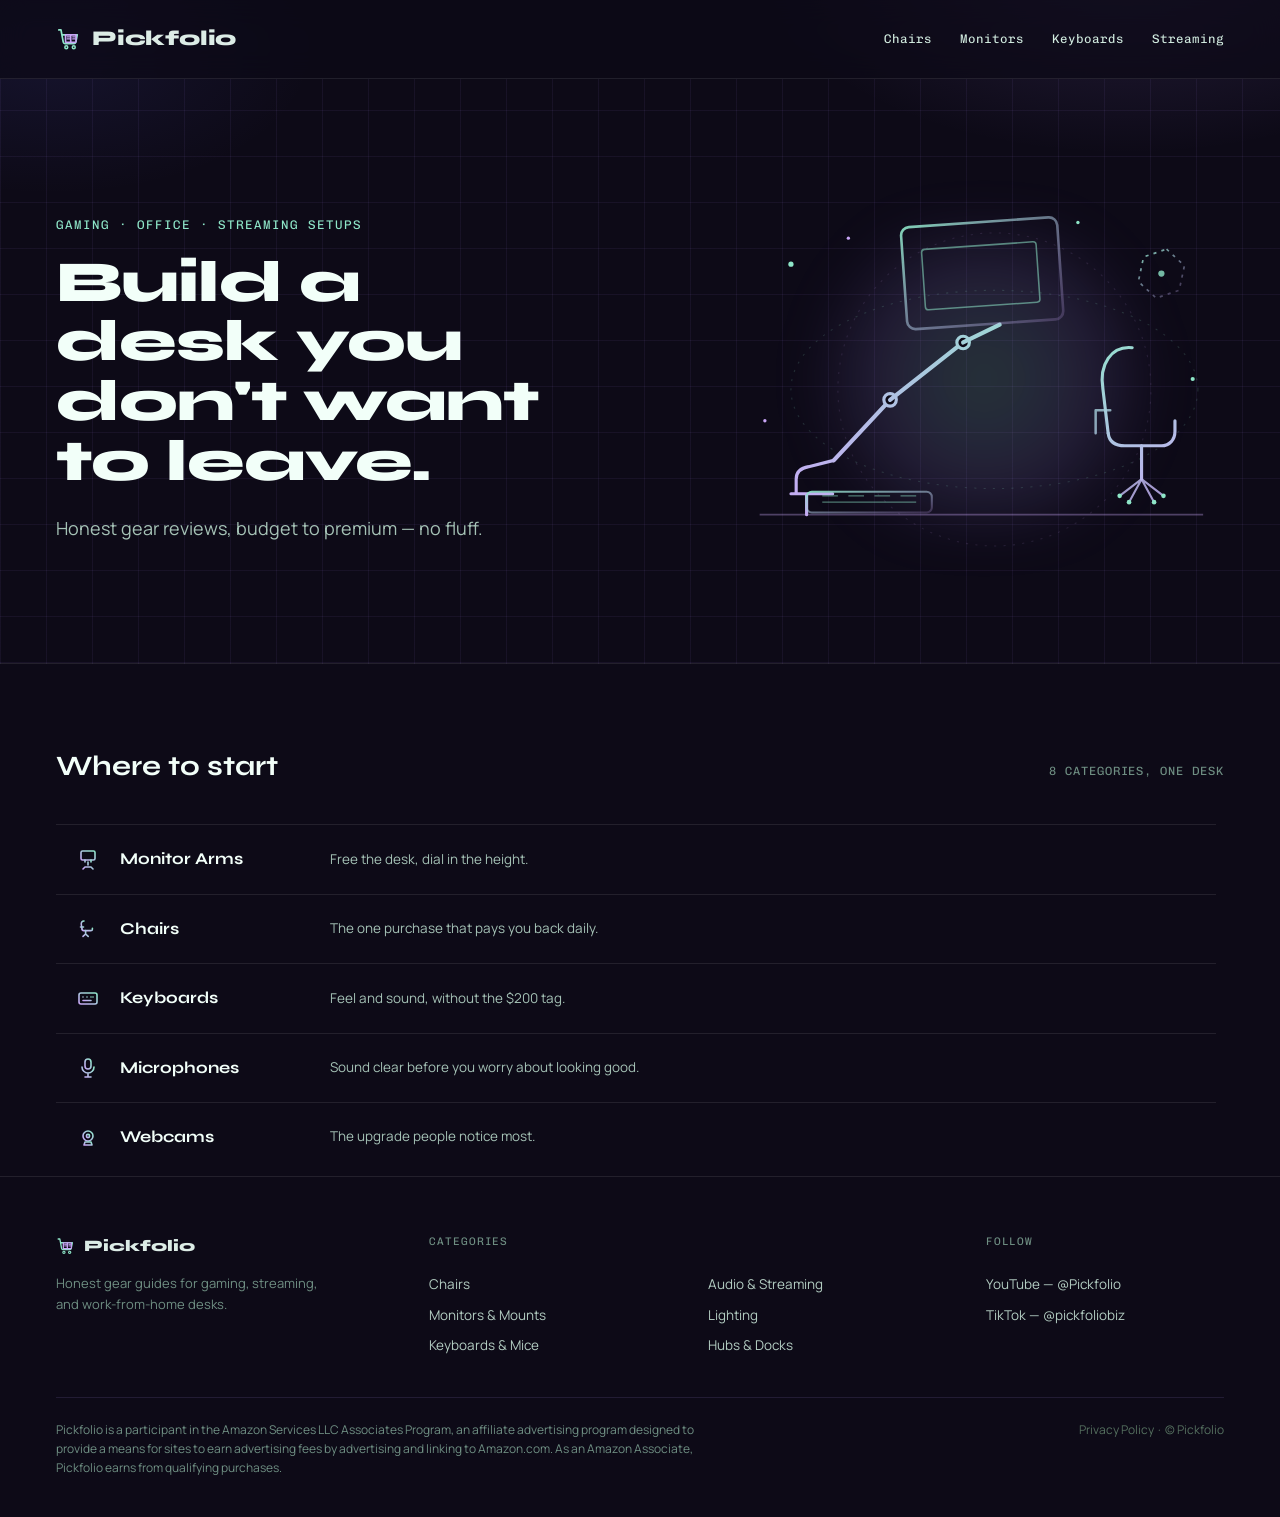
==== commit d90bcf87: "Add privacy policy, real social handles, and finalize affiliate copy - Add /privacy-policy.html cove" ====
--- a/index.html
+++ b/index.html
@@ -171,13 +171,13 @@
       </div>
       <div class="fcol">
         <div class="fcol-head">Follow</div>
-        <a href="#">YouTube — [YOUR HANDLE]</a>
-        <a href="#">TikTok — [YOUR HANDLE]</a>
+        <a href="https://www.youtube.com/@Pickfolio" target="_blank" rel="noopener">YouTube — @Pickfolio</a>
+        <a href="https://www.tiktok.com/@pickfoliobiz" target="_blank" rel="noopener">TikTok — @pickfoliobiz</a>
       </div>
     </div>
     <div class="footer-bottom">
       <div class="disclosure">Pickfolio is a participant in the Amazon Services LLC Associates Program, an affiliate advertising program designed to provide a means for sites to earn advertising fees by advertising and linking to Amazon.com. As an Amazon Associate, Pickfolio earns from qualifying purchases.</div>
-      <div class="copyright">&copy; Pickfolio</div>
+      <div class="copyright"><a href="/privacy-policy.html">Privacy Policy</a> &nbsp;&middot;&nbsp; &copy; Pickfolio</div>
     </div>
   </footer>
 </body>
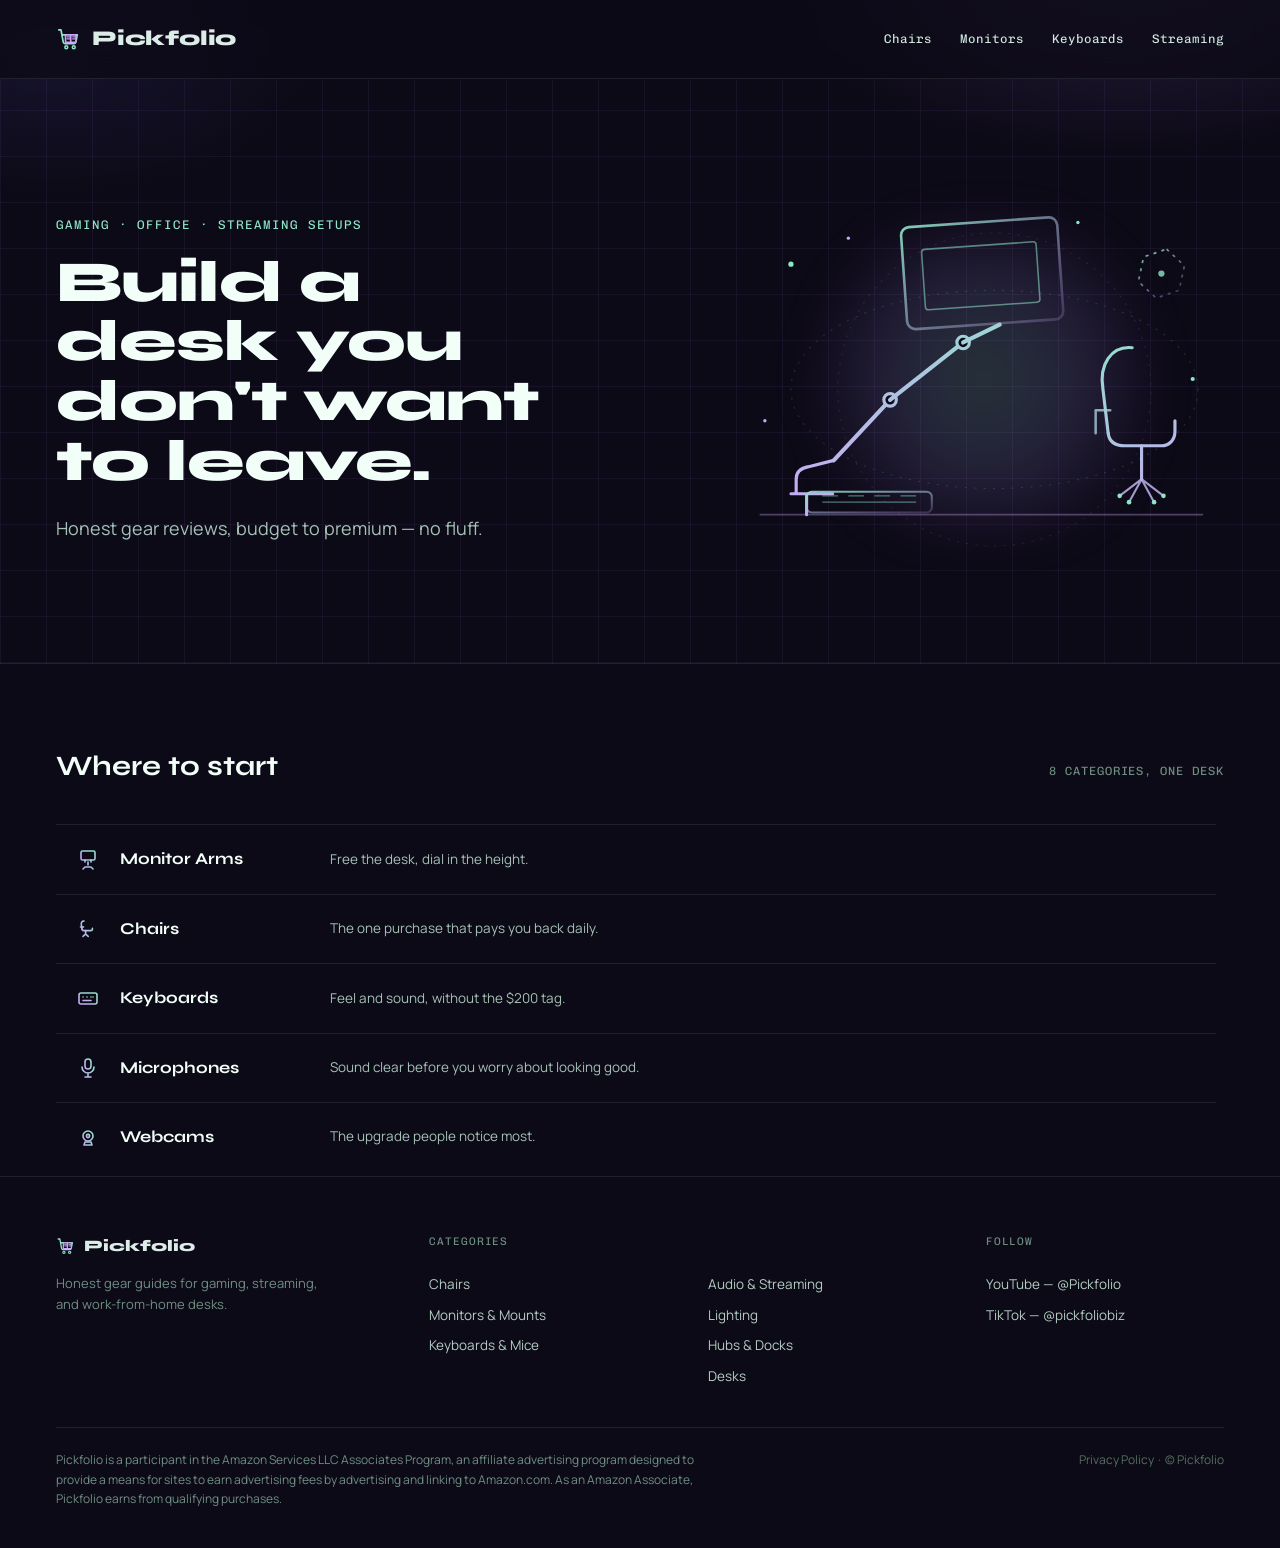
==== commit 1cbfc1b7: "Add Desks guide, wire it into nav/homepage, verify all existing picks Researches and adds the 8th pr" ====
--- a/index.html
+++ b/index.html
@@ -6,6 +6,9 @@
 <meta name="viewport" content="width=device-width, initial-scale=1">
 <title>Pickfolio — Gaming, Office & Streaming Setup Reviews</title>
 <meta name="description" content="Honest, hands-on gear guides for gaming, streaming, and work-from-home desk setups.">
+<link rel="icon" href="/favicon.svg" type="image/svg+xml">
+<link rel="icon" href="/favicon.ico" sizes="any">
+<link rel="apple-touch-icon" href="/apple-touch-icon.png">
 <link rel="stylesheet" href="/styles.css">
 </head>
 <body>
@@ -135,11 +138,10 @@
         <svg class="cat-icon" viewBox="0 0 24 24" fill="none" stroke="url(#catIcon)" stroke-width="1.6" stroke-linecap="round" stroke-linejoin="round"><rect x="4" y="9" width="16" height="7" rx="2"/><circle cx="8" cy="12.5" r="1"/><circle cx="12" cy="12.5" r="1"/><circle cx="16" cy="12.5" r="1"/><path d="M12 9V6M9 6h6"/></svg>
         <div class="cat-title">Hubs &amp; Docks</div><div class="cat-desc">One cable, everything connected.</div>
       </a>
-      <div class="cat-row soon">
+      <a class="cat-row" href="/guides/desks.html">
         <svg class="cat-icon" viewBox="0 0 24 24" fill="none" stroke="url(#catIcon)" stroke-width="1.6" stroke-linecap="round" stroke-linejoin="round"><path d="M3 15h18M6 15V9a2 2 0 0 1 2-2h8a2 2 0 0 1 2 2v6M6 15v3M18 15v3"/></svg>
         <div class="cat-title">Desks</div><div class="cat-desc">Sit-stand, budget to premium.</div>
-        <span class="cat-soon-badge">Soon</span>
-      </div>
+      </a>
       <div class="cat-row soon">
         <svg class="cat-icon" viewBox="0 0 24 24" fill="none" stroke="url(#catIcon)" stroke-width="1.6" stroke-linecap="round" stroke-linejoin="round"><circle cx="12" cy="12" r="8"/><path d="M12 8v8M8 12h8"/></svg>
         <div class="cat-title">More every week</div><div class="cat-desc">New guides added as the desk grows.</div>
@@ -167,7 +169,8 @@
         <div class="fcol-head">&nbsp;</div>
         <a href="/guides/usb-microphones.html">Audio &amp; Streaming</a>
         <a href="/guides/led-rgb-strip-lights.html">Lighting</a>
-        <a href="/guides/usb-c-hubs-docking-stations.html">Hubs &amp; Docks</a>
+        <a href="/guides/usb-c-hubs-docking-stations.html">Hubs & Docks</a>
+        <a href="/guides/desks.html">Desks</a>
       </div>
       <div class="fcol">
         <div class="fcol-head">Follow</div>
--- a/styles.css
+++ b/styles.css
@@ -134,10 +134,9 @@
 }
 .cat-row:hover::before { opacity: 1; }
 .cat-row .cat-icon { width: 24px; height: 24px; flex-shrink: 0; margin-left: 14px; }
-.cat-row .cat-title { font-family: 'Syne', sans-serif; font-weight: 700; font-size: 16.5px; color: var(--text-strong); width: 190px; flex-shrink: 0; }
+.cat-row .cat-title { display: flex; align-items: center; gap: 9px; font-family: 'Syne', sans-serif; font-weight: 700; font-size: 16.5px; color: var(--text-strong); width: 190px; flex-shrink: 0; }
 .cat-row .cat-desc { color: var(--muted); font-size: 13.5px; }
 .cat-row .cat-soon-badge {
-  margin-left: auto;
   font-family: 'Chivo Mono', monospace;
   font-size: 10px;
   letter-spacing: 0.06em;
@@ -152,7 +151,6 @@
 @media (max-width: 640px) {
   .cat-row { flex-wrap: wrap; row-gap: 6px; }
   .cat-row .cat-title { width: auto; }
-  .cat-row .cat-soon-badge { margin-left: 44px; }
 }
 
 /* FOOTER */
@@ -190,6 +188,22 @@
   font-family: 'Chivo Mono', monospace;
   font-size: 12px;
 }
+.buy-btn {
+  display: inline-flex;
+  align-items: center;
+  gap: 6px;
+  margin: 18px 0 8px;
+  padding: 11px 20px;
+  border-radius: 6px;
+  background: linear-gradient(180deg, var(--accent), var(--accent2));
+  color: var(--accent-ink);
+  font-family: 'Chivo Mono', monospace;
+  font-size: 13px;
+  font-weight: 700;
+  text-decoration: none;
+  transition: opacity .15s ease;
+}
+.buy-btn:hover { opacity: .88; }
 .back-link { display: inline-block; margin-bottom: 28px; font-family: 'Chivo Mono', monospace; font-size: 12.5px; color: var(--muted); }
 
 /* PICK PHOTO CARD — product photo as a fading background behind the pick heading */
